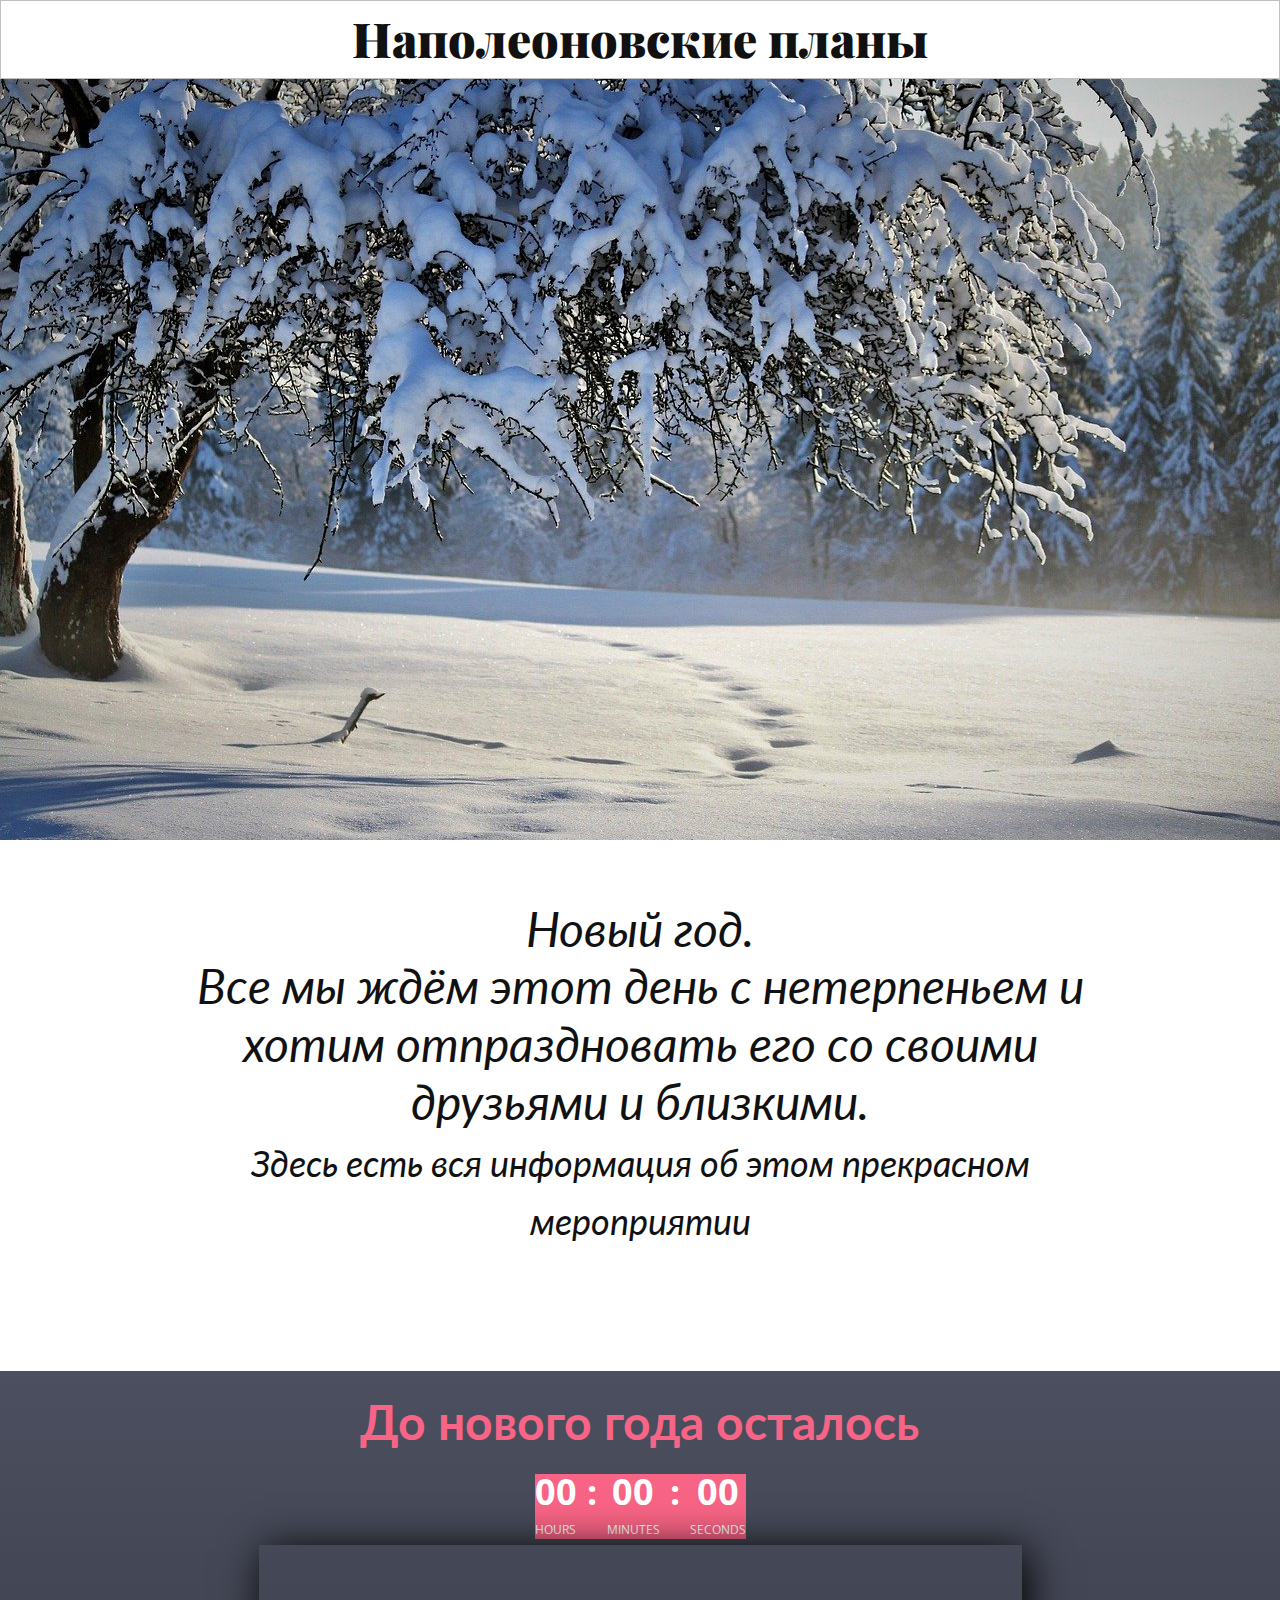
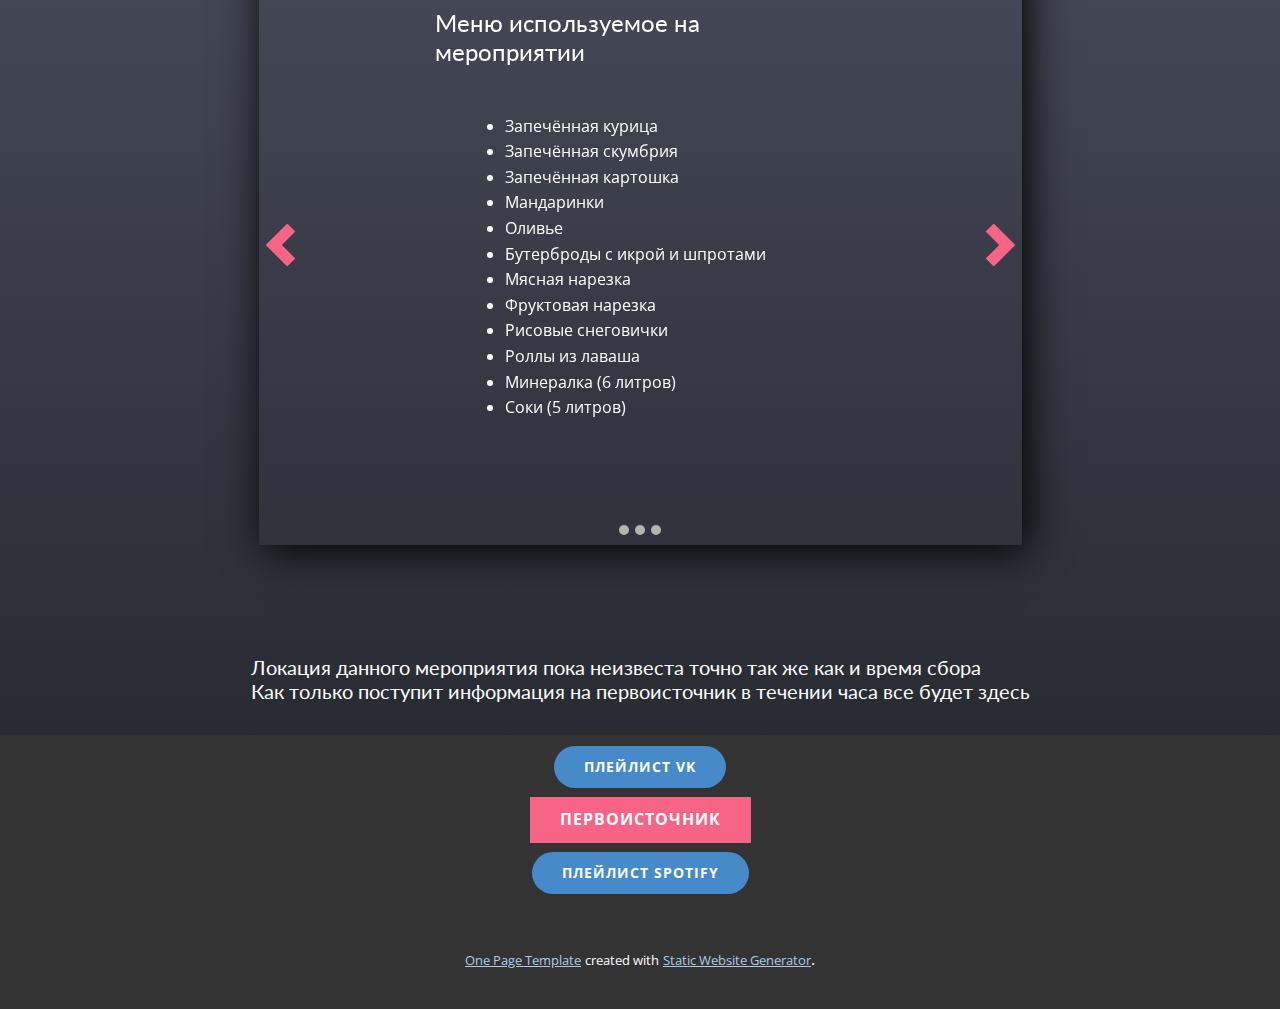
==== Главная.html @ cf48feff "Add files via upload" ====
<!DOCTYPE html>
<html style="font-size: 16px;">
  <head>
    <meta name="viewport" content="width=device-width, initial-scale=1.0">
    <meta charset="utf-8">
    <meta name="keywords" content="Architectural Design, ​Architecture news, ​Architects&amp;apos; studios, ​Award Winning Design Team, modern design, Contact us">
    <meta name="description" content="">
    <meta name="page_type" content="np-template-header-footer-from-plugin">
    <title>Главная</title>
    <link rel="stylesheet" href="nicepage.css" media="screen">
<link rel="stylesheet" href="Главная.css" media="screen">
    <script class="u-script" type="text/javascript" src="jquery.js" defer=""></script>
    <script class="u-script" type="text/javascript" src="nicepage.js" defer=""></script>
    <meta name="generator" content="Nicepage 4.2.6, nicepage.com">
    <link id="u-theme-google-font" rel="stylesheet" href="https://fonts.googleapis.com/css?family=Lato:100,100i,300,300i,400,400i,700,700i,900,900i|Open+Sans:300,300i,400,400i,600,600i,700,700i,800,800i">
    <link id="u-page-google-font" rel="stylesheet" href="https://fonts.googleapis.com/css?family=Lato:100,100i,300,300i,400,400i,700,700i,900,900i|Playfair+Display:400,400i,500,500i,600,600i,700,700i,800,800i,900,900i">
    
    
    
    
    <script type="application/ld+json">{
		"@context": "http://schema.org",
		"@type": "Organization",
		"name": ""
}</script>
    <meta name="theme-color" content="#478ac9">
    <meta property="og:title" content="Главная">
    <meta property="og:type" content="website">
  </head>
  <body class="u-body"><header class="u-align-center-xs u-border-1 u-border-grey-25 u-clearfix u-header u-sticky-aa3a u-header" id="sec-2a97"><div class="u-clearfix u-sheet u-sheet-1">
        <h1 class="u-align-center u-custom-font u-font-playfair-display u-text u-text-1"> Наполеоновские планы</h1>
      </div></header>
    <section class="u-align-center u-clearfix u-image u-section-1" id="carousel_cb7d" data-image-width="1280" data-image-height="853">
      <div class="u-clearfix u-sheet u-sheet-1"></div>
    </section>
    <section class="u-align-center u-clearfix u-section-2" id="carousel_7d28">
      <div class="u-clearfix u-sheet u-sheet-1">
        <h3 class="u-text u-text-1">Новый год.<br>Все мы ждём этот день с нетерпеньем и хотим отпраздновать его со своими друзьями и близкими.<br>
          <span style="font-size: 2.25rem;">Здесь есть вся информация об этом прекрасном мероприятии</span>
        </h3>
      </div>
    </section>
    <section class="u-align-center-sm u-align-center-xs u-clearfix u-gradient u-section-3" id="sec-5330">
      <div class="u-align-left u-clearfix u-sheet u-sheet-1">
        <h1 class="u-text u-text-default u-text-palette-2-light-1 u-text-1">До нового года осталось</h1>
        <div class="u-countdown u-palette-2-light-1 u-countdown-1" data-timer-id="9fc6" data-type="to-date" data-target-date="Fri, 31 Dec 2021 19:00:42 GMT" data-for="everyone" data-direction="down">
          <div class="u-countdown-wrapper u-spacing-20">
            <div class="u-countdown-item u-countdown-years u-hidden u-spacing-10">
              <div class="u-countdown-counter u-countdown-counter-1"><span class="u-countdown-number">0</span><span class="u-countdown-number u-hidden">0</span></div>
              <div class="u-countdown-label u-countdown-label-1">Years</div>
            </div>
            <div class="u-countdown-separator u-hidden u-countdown-separator-1">:</div>
            <div class="u-countdown-days u-countdown-item u-spacing-10">
              <div class="u-countdown-counter u-countdown-counter-2"><span class="u-countdown-number">8</span><span class="u-countdown-number u-hidden">6</span><span class="u-countdown-number u-hidden">0</span></div>
              <div class="u-countdown-label u-countdown-label-2">Days</div>
            </div>
            <div class="u-countdown-separator u-countdown-separator-2">:</div>
            <div class="u-countdown-hours u-countdown-item u-spacing-10">
              <div class="u-countdown-counter u-countdown-counter-3"><span class="u-countdown-number">0</span><span class="u-countdown-number">5</span></div>
              <div class="u-countdown-label u-countdown-label-3">Hours</div>
            </div>
            <div class="u-countdown-separator u-countdown-separator-3">:</div>
            <div class="u-countdown-item u-countdown-minutes u-spacing-10">
              <div class="u-countdown-counter u-countdown-counter-4"><span class="u-countdown-number">1</span><span class="u-countdown-number">9</span></div>
              <div class="u-countdown-label u-countdown-label-4">Minutes</div>
            </div>
            <div class="u-countdown-separator u-countdown-separator-4">:</div>
            <div class="u-countdown-item u-countdown-seconds u-spacing-10">
              <div class="u-countdown-counter u-countdown-counter-5"><span class="u-countdown-number">0</span><span class="u-countdown-number">6</span></div>
              <div class="u-countdown-label u-countdown-label-5">Seconds</div>
            </div>
            <div class="u-countdown-separator u-hidden u-countdown-separator-5">:</div>
            <div class="u-countdown-item u-countdown-numbers u-hidden u-spacing-10">
              <div class="u-countdown-counter u-countdown-counter-6"><span class="u-countdown-number">0</span><span class="u-countdown-number">0</span></div>
              <div class="u-countdown-label u-countdown-label-6">Items</div>
            </div>
          </div>
          <div class="u-countdown-message u-hidden">
            <p>Sorry, the time is up.</p>
          </div>
        </div>
        <div id="carousel-5989" data-interval="1000" data-u-ride="false" class="u-carousel u-expanded-width-sm u-expanded-width-xs u-slider u-slider-1">
          <ol class="u-absolute-hcenter u-carousel-indicators u-carousel-indicators-1">
            <li data-u-target="#carousel-5989" class="u-active u-grey-30 u-shape-circle" data-u-slide-to="0" style="width: 10px; height: 10px;"></li>
            <li data-u-target="#carousel-5989" class="u-grey-30 u-shape-circle" data-u-slide-to="1" style="width: 10px; height: 10px;"></li>
            <li data-u-target="#carousel-5989" class="u-grey-30 u-shape-circle" data-u-slide-to="2" style="width: 10px; height: 10px;"></li>
          </ol>
          <div class="u-carousel-inner" role="listbox">
            <div class="u-active u-align-left u-carousel-item u-container-style u-slide">
              <div class="u-container-layout u-container-layout-1">
                <div class="u-align-left u-container-style u-group u-group-1" data-animation-name="fadeIn" data-animation-duration="1000" data-animation-direction="Left">
                  <div class="u-container-layout">
                    <h4 class="u-text u-text-body-alt-color u-text-2">Меню используемое на мероприятии</h4>
                    <ul class="u-text u-text-body-alt-color u-text-3">
                      <li> Запечённая курица</li>
                      <li>Запечённая скумбрия</li>
                      <li>Запечённая картошка</li>
                      <li>Мандаринки</li>
                      <li>Оливье</li>
                      <li>Бутерброды с икрой и шпротами</li>
                      <li>Мясная нарезка</li>
                      <li>Фруктовая нарезка</li>
                      <li>Рисовые снеговички</li>
                      <li>Роллы из лаваша</li>
                      <li>Минералка (6 литров)<br>
                      </li>
                      <li>Соки (5 литров)</li>
                    </ul>
                  </div>
                </div>
              </div>
            </div>
            <div class="u-align-left u-carousel-item u-container-style u-slide">
              <div class="u-container-layout u-container-layout-3">
                <div class="u-container-style u-group u-group-2" data-animation-name="fadeIn" data-animation-duration="1000" data-animation-direction="Left">
                  <div class="u-container-layout">
                    <h4 class="u-align-center u-text u-text-body-alt-color u-text-4">Список алкоголя</h4>
                    <ul class="u-align-left u-text u-text-body-alt-color u-text-5">
                      <li>Список пока что пуст, как только будете известен всё добавится</li>
                    </ul>
                  </div>
                </div>
              </div>
            </div>
            <div class="u-align-left u-carousel-item u-container-style u-slide">
              <div class="u-container-layout u-container-layout-5">
                <div class="u-container-style u-group u-group-3" data-animation-name="fadeIn" data-animation-duration="1000" data-animation-direction="Left">
                  <div class="u-container-layout">
                    <h4 class="u-align-center u-text u-text-body-alt-color u-text-6">Список участников</h4>
                    <ul class="u-align-left u-text u-text-body-alt-color u-text-7">
                      <li>Кирилл Окунцов</li>
                      <li>Илья Ахметшин<br>
                      </li>
                      <li>Андрей Быков<br>
                      </li>
                      <li>Данил Спичко</li>
                      <li>Иван Еремеев</li>
                      <li>Владислав Трофимов</li>
                      <li>Яна Файзрахманова<br>Так же под вопрососм следующие:<br>
                      </li>
                      <li>Анастасия Головатая</li>
                      <li>Максим Низаметдинов<br>
                      </li>
                      <li>Михаил Марков</li>
                      <li>Дмитрий Ларионов</li>
                      <li>Диана Щупова</li>
                      <li>Константин Ковин</li>
                      <li>Елизавета Марцинкевич</li>
                      <li>Артём Сафин</li>
                    </ul>
                  </div>
                </div>
              </div>
            </div>
          </div>
          <a class="u-absolute-vcenter u-carousel-control u-carousel-control-prev u-hidden-xs u-icon-rectangle u-text-palette-2-light-1 u-carousel-control-1" href="#carousel-5989" role="button" data-u-slide="prev">
            <span aria-hidden="true">
              <svg viewBox="0 0 8 8"><path d="M5.25 0l-4 4 4 4 1.5-1.5-2.5-2.5 2.5-2.5-1.5-1.5z"></path></svg>
            </span>
            <span class="sr-only">
              <svg viewBox="0 0 8 8"><path d="M5.25 0l-4 4 4 4 1.5-1.5-2.5-2.5 2.5-2.5-1.5-1.5z"></path></svg>
            </span>
          </a>
          <a class="u-absolute-vcenter u-carousel-control u-carousel-control-next u-hidden-xs u-icon-rectangle u-text-palette-2-light-1 u-carousel-control-2" href="#carousel-5989" role="button" data-u-slide="next">
            <span aria-hidden="true">
              <svg viewBox="0 0 8 8"><path d="M2.75 0l-1.5 1.5 2.5 2.5-2.5 2.5 1.5 1.5 4-4-4-4z"></path></svg>
            </span>
            <span class="sr-only">
              <svg viewBox="0 0 8 8"><path d="M2.75 0l-1.5 1.5 2.5 2.5-2.5 2.5 1.5 1.5 4-4-4-4z"></path></svg>
            </span>
          </a>
        </div>
        <h5 class="u-text u-text-body-alt-color u-text-default u-text-8">Локация данного мероприятия пока неизвеста точно так же как и время сбора<br>Как только поступит информация на первоисточник в течении часа все будет здесь
        </h5>
      </div>
    </section>
    
    
    <footer class="u-align-center u-clearfix u-footer u-grey-80 u-footer" id="sec-ad58"><div class="u-align-left u-clearfix u-sheet u-sheet-1">
        <a href="https://vk.com/music/playlist/487341811_3_d039fe3b3212a492a0" class="u-btn u-btn-round u-button-style u-hover-palette-1-light-1 u-palette-1-base u-radius-50 u-btn-1">Плейлист vk</a>
        <a href="https://vk.com/@shizukana_puru-napoleonovskie-plany-po-sozdaniu-ng" class="u-border-none u-btn u-button-style u-hover-palette-1-dark-1 u-palette-2-light-1 u-btn-2">Первоисточник</a>
        <a href="https://open.spotify.com/playlist/2fh6P7r7EW5h5QjIObjmvX?si=IrcjV1bmTA6cJXzKRP1nYA&amp;utm_source=copy-link" class="u-btn u-btn-round u-button-style u-hover-palette-1-light-1 u-palette-1-base u-radius-50 u-btn-3">Плейлист spotify</a>
      </div></footer>
    <section class="u-backlink u-clearfix u-grey-80">
      <a class="u-link" href="https://nicepage.com/one-page-template" target="_blank">
        <span>One Page Template</span>
      </a>
      <p class="u-text">
        <span>created with</span>
      </p>
      <a class="u-link" href="https://nicepage.com/static-site-generator" target="_blank">
        <span>Static Website Generator</span>
      </a>. 
    </section>
  </body>
</html>
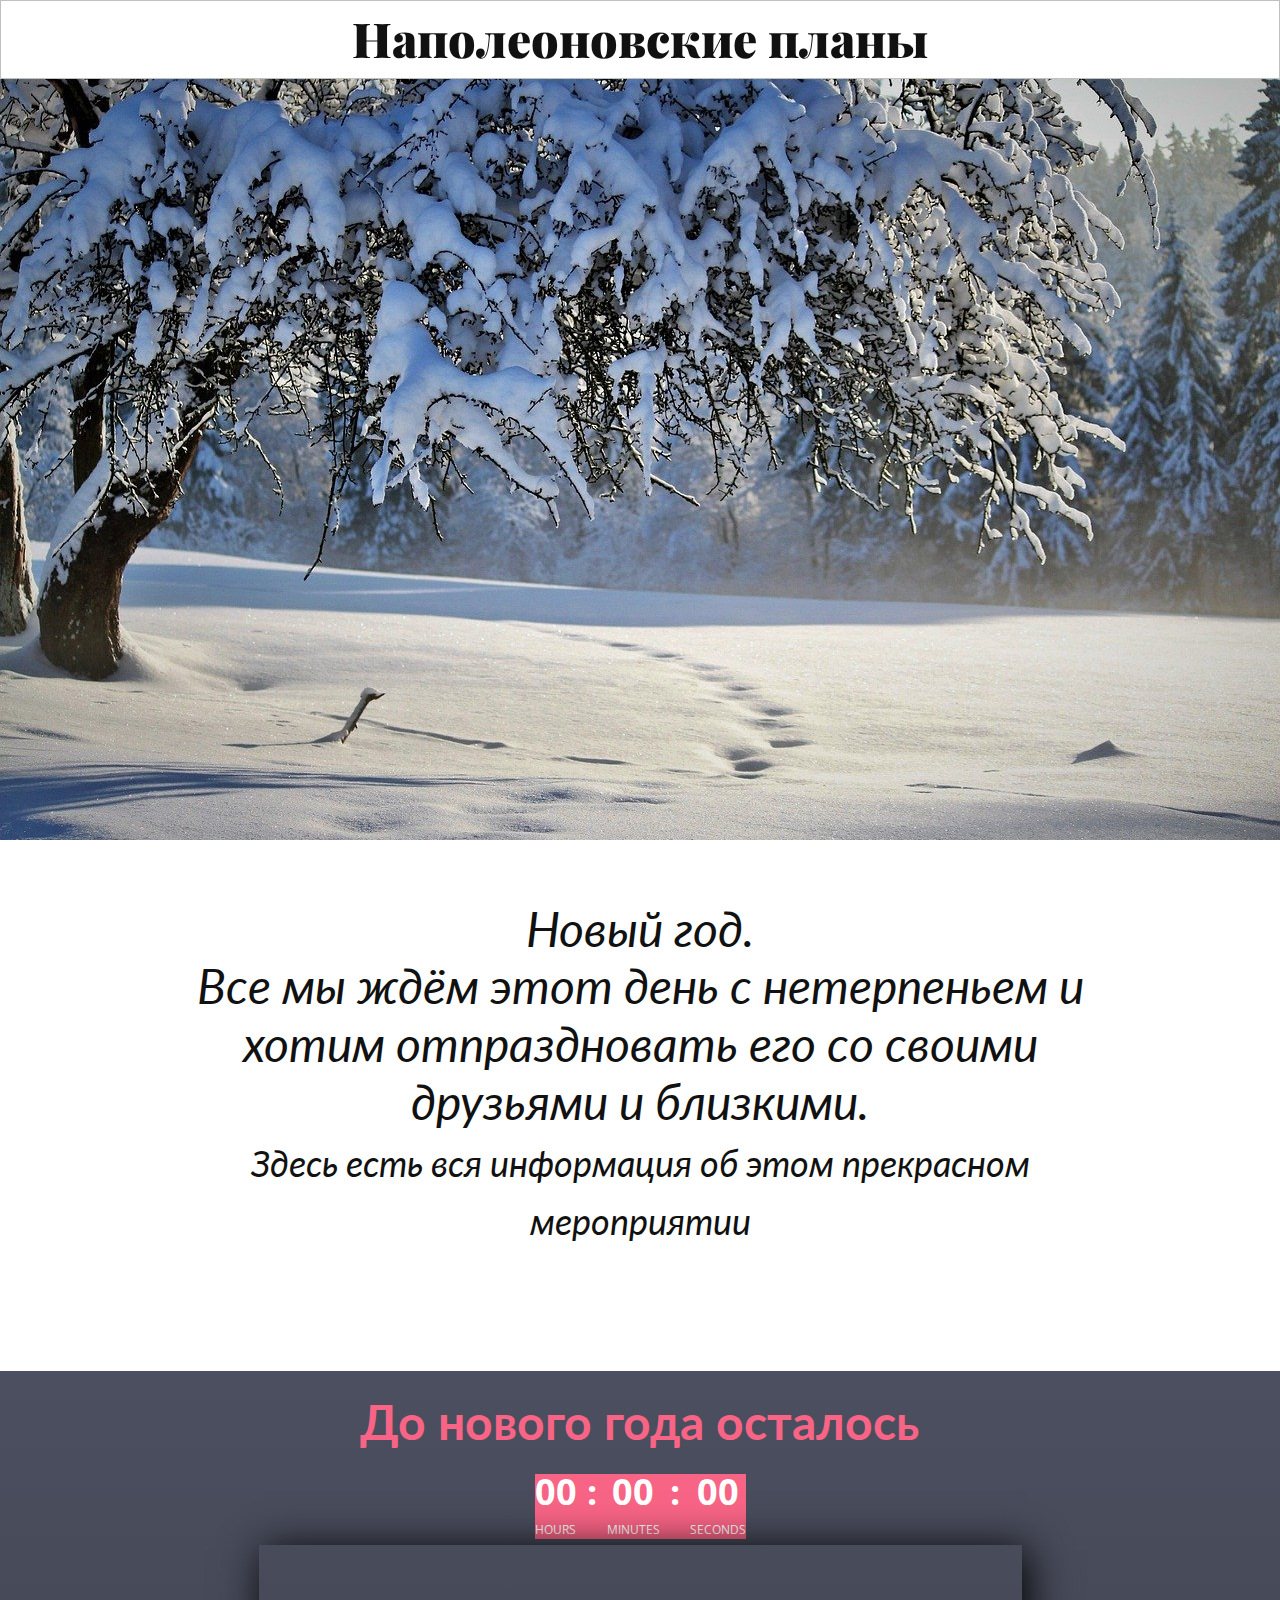
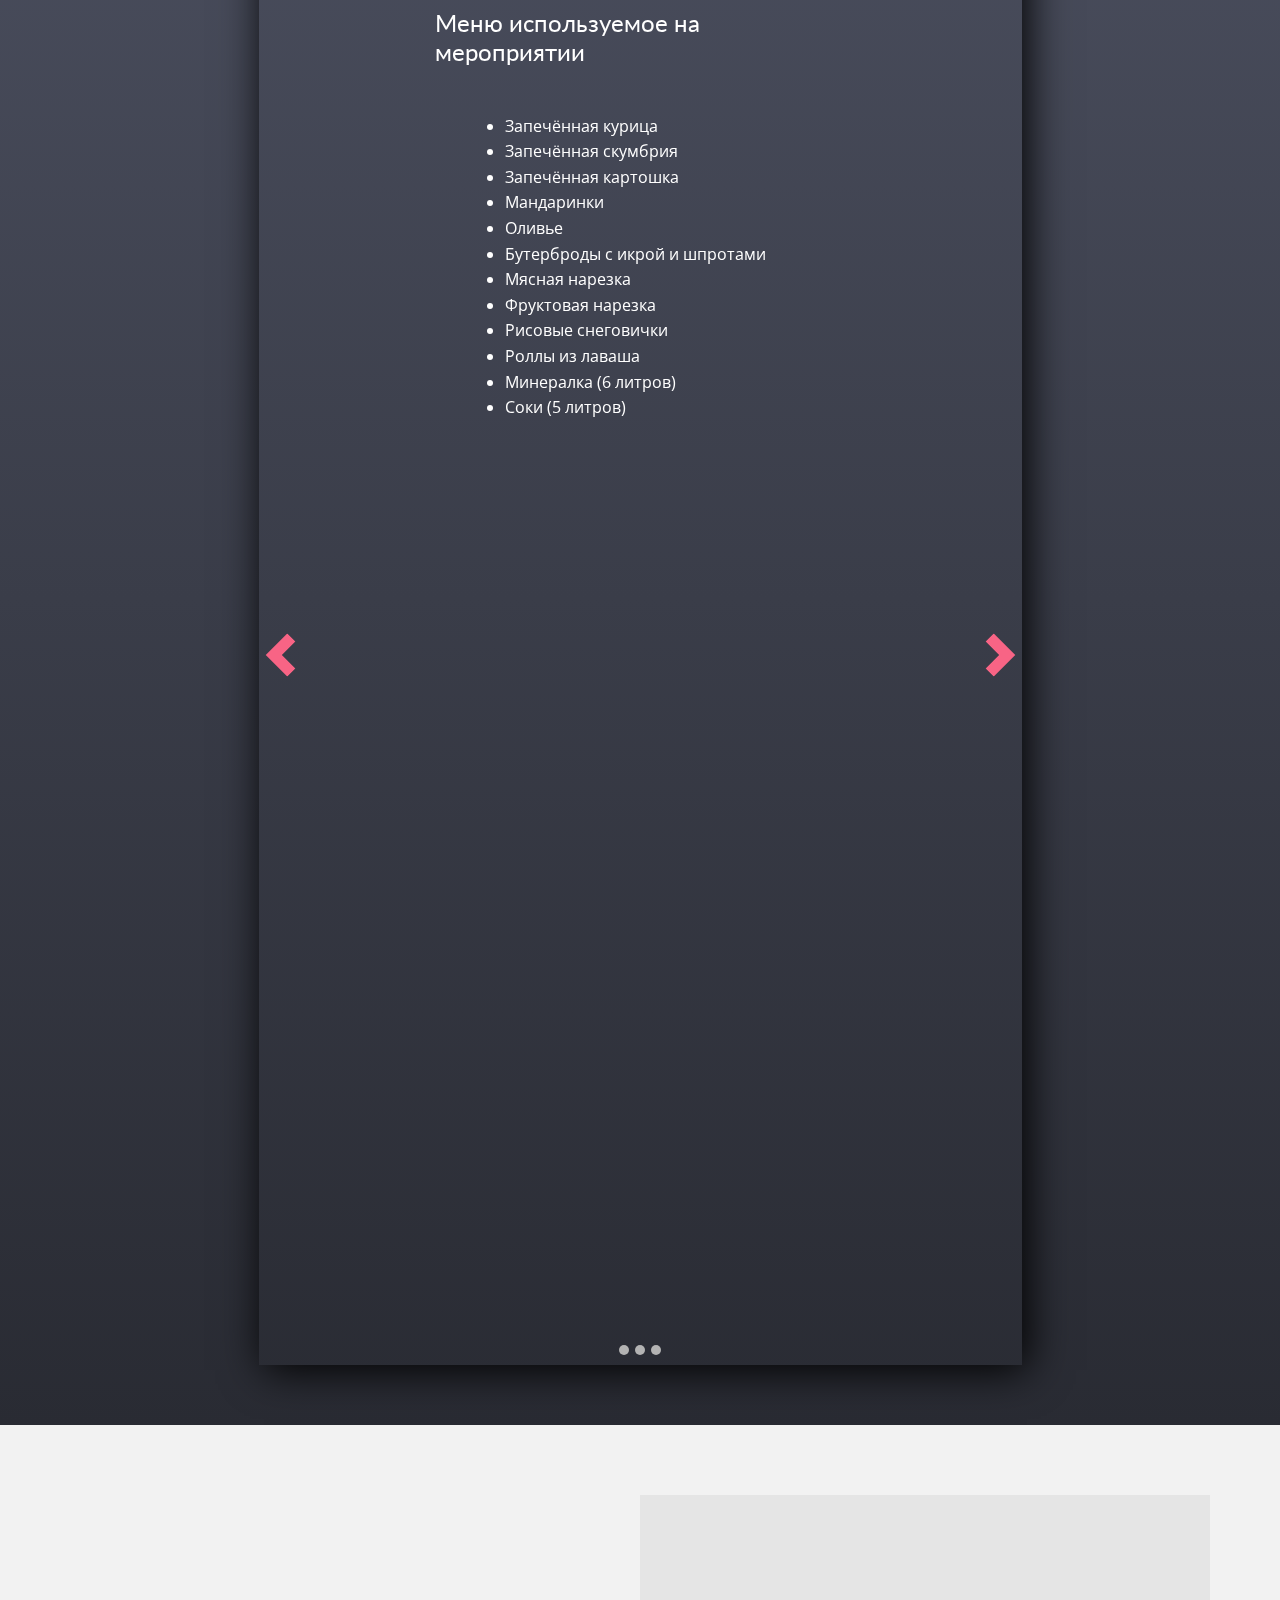
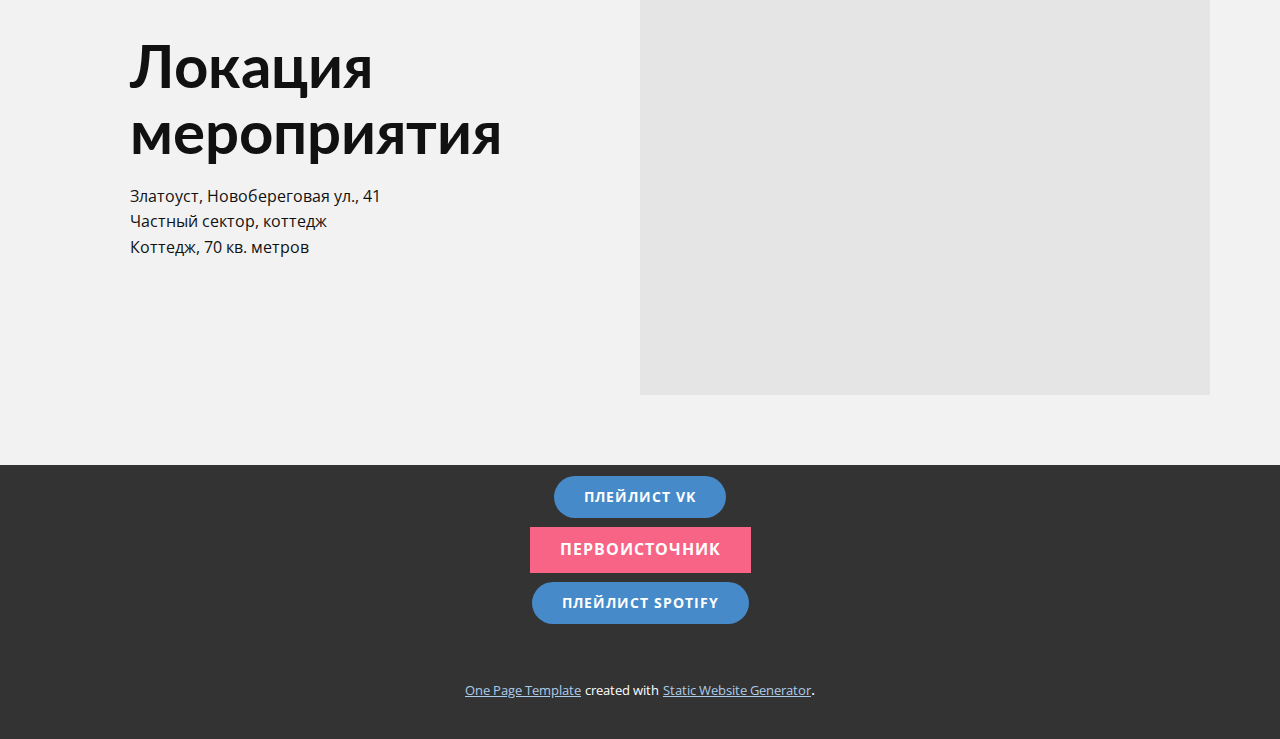
==== commit d75b6de3: "Add files via upload" ====
--- a/Главная.html
+++ b/Главная.html
@@ -13,7 +13,8 @@
     <script class="u-script" type="text/javascript" src="nicepage.js" defer=""></script>
     <meta name="generator" content="Nicepage 4.2.6, nicepage.com">
     <link id="u-theme-google-font" rel="stylesheet" href="https://fonts.googleapis.com/css?family=Lato:100,100i,300,300i,400,400i,700,700i,900,900i|Open+Sans:300,300i,400,400i,600,600i,700,700i,800,800i">
-    <link id="u-page-google-font" rel="stylesheet" href="https://fonts.googleapis.com/css?family=Lato:100,100i,300,300i,400,400i,700,700i,900,900i|Playfair+Display:400,400i,500,500i,600,600i,700,700i,800,800i,900,900i">
+    <link id="u-page-google-font" rel="stylesheet" href="https://fonts.googleapis.com/css?family=Lato:100,100i,300,300i,400,400i,700,700i,900,900i|Lato:100,100i,300,300i,400,400i,700,700i,900,900i|Playfair+Display:400,400i,500,500i,600,600i,700,700i,800,800i,900,900i">
+    
     
     
     
@@ -27,7 +28,7 @@
     <meta property="og:title" content="Главная">
     <meta property="og:type" content="website">
   </head>
-  <body class="u-body"><header class="u-align-center-xs u-border-1 u-border-grey-25 u-clearfix u-header u-sticky-aa3a u-header" id="sec-2a97"><div class="u-clearfix u-sheet u-sheet-1">
+  <body class="u-body"><header class="u-align-center-xs u-border-1 u-border-grey-25 u-clearfix u-header u-sticky u-header" id="sec-2a97"><div class="u-clearfix u-sheet u-sheet-1">
         <h1 class="u-align-center u-custom-font u-font-playfair-display u-text u-text-1"> Наполеоновские планы</h1>
       </div></header>
     <section class="u-align-center u-clearfix u-image u-section-1" id="carousel_cb7d" data-image-width="1280" data-image-height="853">
@@ -43,7 +44,7 @@
     <section class="u-align-center-sm u-align-center-xs u-clearfix u-gradient u-section-3" id="sec-5330">
       <div class="u-align-left u-clearfix u-sheet u-sheet-1">
         <h1 class="u-text u-text-default u-text-palette-2-light-1 u-text-1">До нового года осталось</h1>
-        <div class="u-countdown u-palette-2-light-1 u-countdown-1" data-timer-id="9fc6" data-type="to-date" data-target-date="Fri, 31 Dec 2021 19:00:42 GMT" data-for="everyone" data-direction="down">
+        <div class="u-countdown u-palette-2-light-1 u-countdown-1" data-timer-id="9fc6" data-type="to-date" data-target-date="Fri, 31 Dec 2021 19:00:42 GMT" data-for="everyone" data-direction="down" data-time-left="750m" data-target-number="100" data-start-time="Sun Dec 26 2021 13:24:25 GMT+0500 (RTZ 4 (зима))" data-frequency="1s">
           <div class="u-countdown-wrapper u-spacing-20">
             <div class="u-countdown-item u-countdown-years u-hidden u-spacing-10">
               <div class="u-countdown-counter u-countdown-counter-1"><span class="u-countdown-number">0</span><span class="u-countdown-number u-hidden">0</span></div>
@@ -116,13 +117,17 @@
                   <div class="u-container-layout">
                     <h4 class="u-align-center u-text u-text-body-alt-color u-text-4">Список алкоголя</h4>
                     <ul class="u-align-left u-text u-text-body-alt-color u-text-5">
-                      <li>Список пока что пуст, как только будете известен всё добавится</li>
+                      <li>Пустота...</li>
+                      <li>Вообще нихера...</li>
+                      <li>Безалкогольный новый год...<br>
+                      </li>
+                      <li>Трезвенники получается...</li>
                     </ul>
                   </div>
                 </div>
               </div>
             </div>
-            <div class="u-align-left u-carousel-item u-container-style u-slide">
+            <div class="u-align-left u-carousel-item u-container-style u-slide u-carousel-item-3">
               <div class="u-container-layout u-container-layout-5">
                 <div class="u-container-style u-group u-group-3" data-animation-name="fadeIn" data-animation-duration="1000" data-animation-direction="Left">
                   <div class="u-container-layout">
@@ -135,18 +140,17 @@
                       </li>
                       <li>Данил Спичко</li>
                       <li>Иван Еремеев</li>
+                      <li>Диана Щупова<br>
+                      </li>
                       <li>Владислав Трофимов</li>
-                      <li>Яна Файзрахманова<br>Так же под вопрососм следующие:<br>
+                      <li>Яна Файзрахманова</li>
+                      <li>Елизавета Марцинкевич</li>
+                      <li>Артём Сафин</li>
+                      <li>Максим Низаметдинов<br>Так же под вопрососм следующие:<br>
                       </li>
                       <li>Анастасия Головатая</li>
-                      <li>Максим Низаметдинов<br>
-                      </li>
                       <li>Михаил Марков</li>
                       <li>Дмитрий Ларионов</li>
-                      <li>Диана Щупова</li>
-                      <li>Константин Ковин</li>
-                      <li>Елизавета Марцинкевич</li>
-                      <li>Артём Сафин</li>
                     </ul>
                   </div>
                 </div>
@@ -170,8 +174,33 @@
             </span>
           </a>
         </div>
-        <h5 class="u-text u-text-body-alt-color u-text-default u-text-8">Локация данного мероприятия пока неизвеста точно так же как и время сбора<br>Как только поступит информация на первоисточник в течении часа все будет здесь
-        </h5>
+      </div>
+    </section>
+    <section class="u-clearfix u-grey-5 u-section-4" id="sec-a70e">
+      <div class="u-clearfix u-sheet u-sheet-1">
+        <div class="u-clearfix u-expanded-width u-layout-wrap u-layout-wrap-1">
+          <div class="u-layout">
+            <div class="u-layout-row">
+              <div class="u-align-left u-container-style u-layout-cell u-left-cell u-size-30 u-layout-cell-1">
+                <div class="u-container-layout u-container-layout-1">
+                  <h2 class="u-text u-text-1">Локация мероприятия</h2>
+                  <p class="u-text u-text-2"> Златоуст, Новобереговая ул., 41</p>
+                  <p class="u-text u-text-3">Частный сектор, коттедж</p>
+                  <p class="u-text u-text-4">Коттедж, 70 кв. метров</p>
+                </div>
+              </div>
+              <div class="u-container-style u-layout-cell u-right-cell u-size-30 u-layout-cell-2">
+                <div class="u-container-layout u-container-layout-2">
+                  <div class="u-expanded u-grey-10 u-map">
+                    <div class="embed-responsive">
+                      <iframe class="embed-responsive-item" src="//maps.google.com/maps?output=embed&amp;q=%D0%A7%D0%B5%D0%BB%D1%8F%D0%B1%D0%B8%D0%BD%D1%81%D0%BA%D0%B0%D1%8F%20%D0%BE%D0%B1%D0%BB%D0%B0%D1%81%D1%82%D1%8C%2C%20%D0%97%D0%BB%D0%B0%D1%82%D0%BE%D1%83%D1%81%D1%82%D0%BE%D0%B2%D1%81%D0%BA%D0%B8%D0%B9%20%D0%B3.%D0%BE.%2C%20%D0%97%D0%BB%D0%B0%D1%82%D0%BE%D1%83%D1%81%D1%82%2C%20%D0%9D%D0%BE%D0%B2%D0%BE%D0%B1%D0%B5%D1%80%D0%B5%D0%B3%D0%BE%D0%B2%D0%B0%D1%8F%20%D1%83%D0%BB.%2C%2041&amp;t=m" data-map="[base64]"></iframe>
+                    </div>
+                  </div>
+                </div>
+              </div>
+            </div>
+          </div>
+        </div>
       </div>
     </section>
     
--- a/Главная.css
+++ b/Главная.css
@@ -73,7 +73,7 @@
 }
 
 .u-section-3 .u-sheet-1 {
-  min-height: 963px;
+  min-height: 1653px;
 }
 
 .u-section-3 .u-text-1 {
@@ -183,11 +183,11 @@
 }
 
 .u-section-3 .u-slider-1 {
-  min-height: 600px;
+  min-height: 1420px;
   width: 763px;
+  box-shadow: 5px 5px 40px 0 rgba(0,0,0,1);
   height: auto;
-  box-shadow: 5px 5px 40px 0 rgba(0,0,0,1);
-  margin: 6px auto 0;
+  margin: 6px auto 60px;
 }
 
 .u-section-3 .u-carousel-indicators-1 {
@@ -205,7 +205,6 @@
 .u-section-3 .u-group-1 {
   width: 411px;
   min-height: 374px;
-  height: auto;
   background-image: none;
   margin: 34px auto 0;
 }
@@ -228,7 +227,6 @@
 .u-section-3 .u-group-2 {
   width: 411px;
   min-height: 374px;
-  height: auto;
   background-image: none;
   margin: 34px auto 0;
 }
@@ -243,6 +241,10 @@
   text-align: left;
   width: 312px;
   margin: 47px auto 0;
+}
+
+.u-section-3 .u-carousel-item-3 {
+  margin-bottom: 848px;
 }
 
 .u-section-3 .u-container-layout-5 {
@@ -252,7 +254,6 @@
 .u-section-3 .u-group-3 {
   width: 411px;
   min-height: 374px;
-  height: auto;
   background-image: none;
   margin: 34px auto 0;
 }
@@ -282,24 +283,6 @@
   right: 0;
 }
 
-.u-section-3 .u-text-8 {
-  margin: 110px auto 32px;
-}
-
-@media (max-width: 1199px) {
-  .u-section-3 .u-group-1 {
-    height: auto;
-  }
-
-  .u-section-3 .u-group-2 {
-    height: auto;
-  }
-
-  .u-section-3 .u-group-3 {
-    height: auto;
-  }
-}
-
 @media (max-width: 991px) {
   .u-section-3 .u-text-1 {
     margin-left: 222px;
@@ -368,4 +351,85 @@
   .u-section-3 .u-group-3 {
     width: 320px;
   }
+} .u-section-4 {
+  background-image: none;
+}
+
+.u-section-4 .u-sheet-1 {
+  min-height: 640px;
+}
+
+.u-section-4 .u-layout-wrap-1 {
+  margin-top: 70px;
+  margin-bottom: 70px;
+}
+
+.u-section-4 .u-layout-cell-1 {
+  min-height: 500px;
+}
+
+.u-section-4 .u-container-layout-1 {
+  padding: 30px 60px;
+}
+
+.u-section-4 .u-text-1 {
+  margin: 107px 0 0;
+}
+
+.u-section-4 .u-text-2 {
+  margin: 20px 0 0;
+}
+
+.u-section-4 .u-text-3 {
+  margin: 0;
+}
+
+.u-section-4 .u-text-4 {
+  margin: 0;
+}
+
+.u-section-4 .u-layout-cell-2 {
+  min-height: 500px;
+}
+
+.u-section-4 .u-container-layout-2 {
+  padding: 20px;
+}
+
+@media (max-width: 1199px) {
+  .u-section-4 .u-sheet-1 {
+    min-height: 500px;
+  }
+}
+
+@media (max-width: 991px) {
+  .u-section-4 .u-container-layout-1 {
+    padding-left: 30px;
+    padding-right: 30px;
+  }
+
+  .u-section-4 .u-container-layout-2 {
+    padding-left: 30px;
+    padding-right: 30px;
+  }
+}
+
+@media (max-width: 767px) {
+  .u-section-4 .u-sheet-1 {
+    min-height: 400px;
+  }
+
+  .u-section-4 .u-layout-cell-1 {
+    min-height: auto;
+  }
+
+  .u-section-4 .u-container-layout-1 {
+    padding-left: 10px;
+    padding-right: 10px;
+  }
+
+  .u-section-4 .u-container-layout-2 {
+    padding-left: 10px;
+    padding-right: 10px;
+  }
 }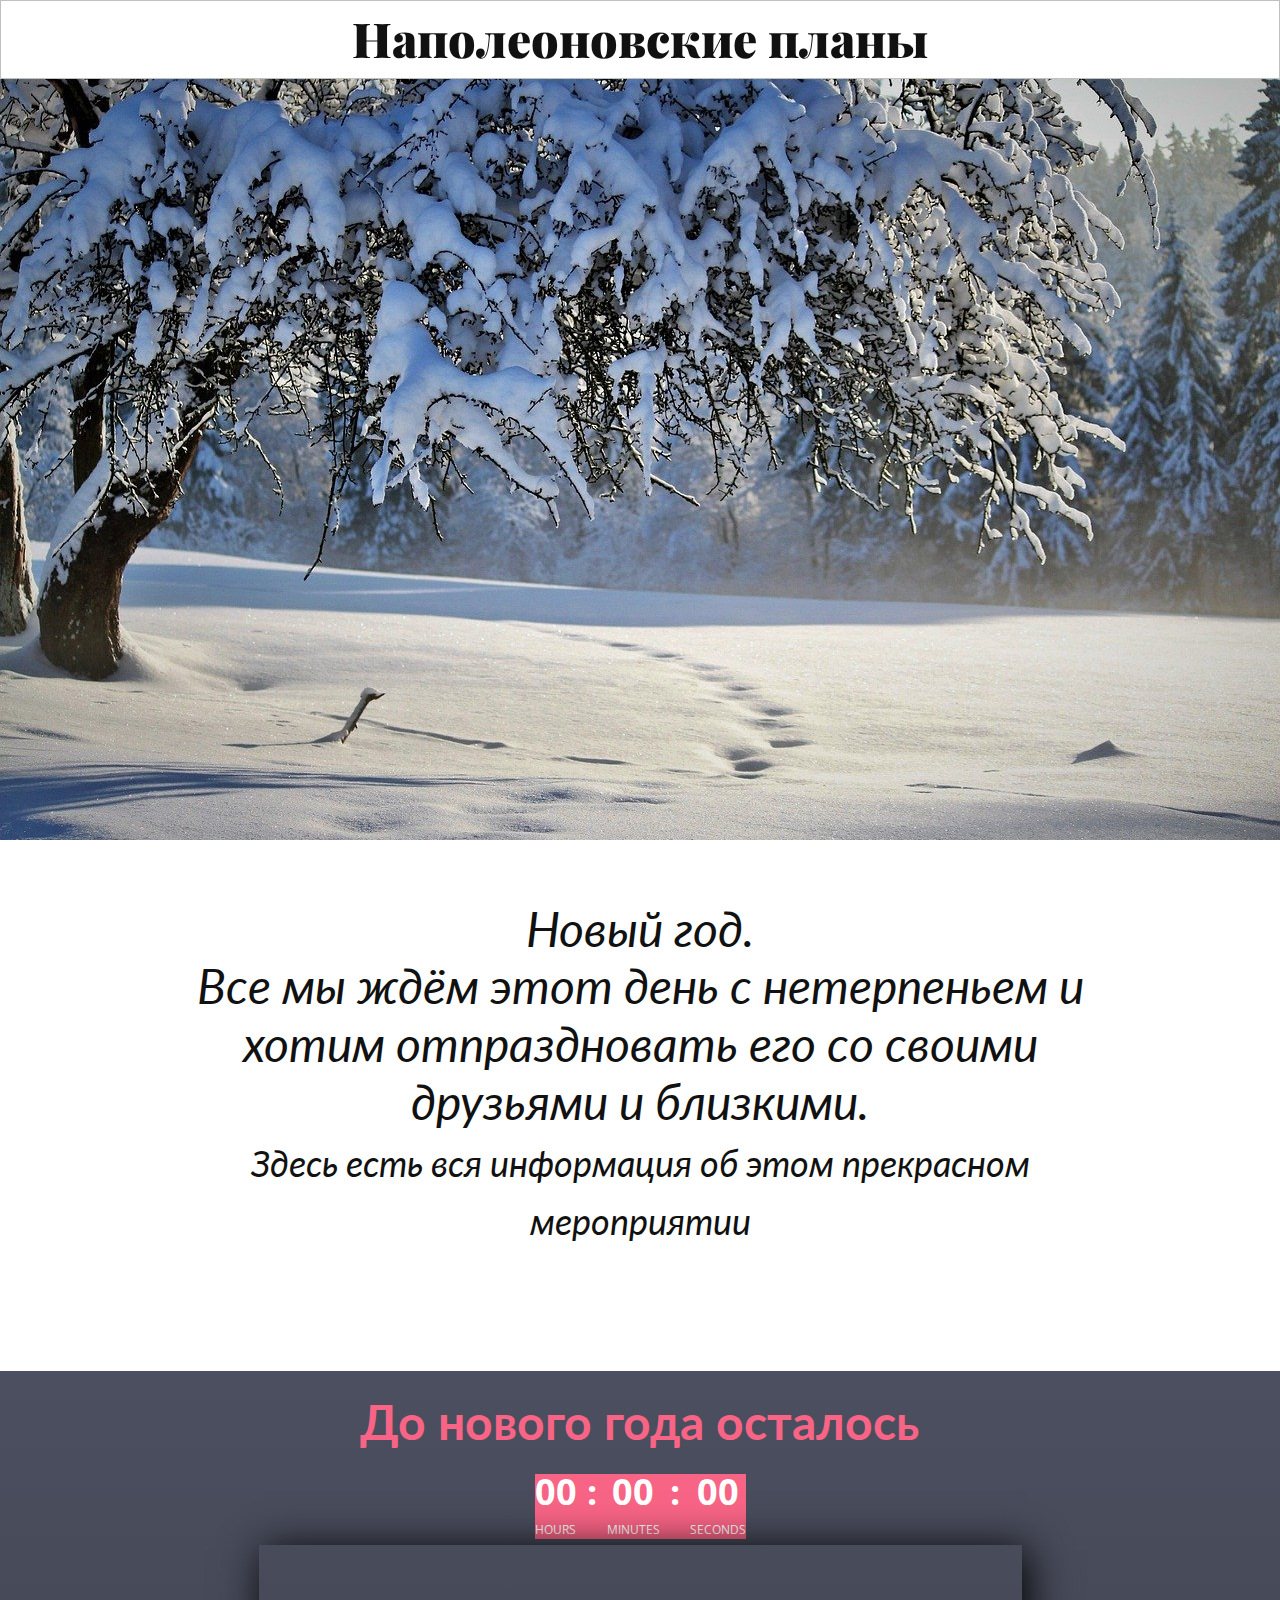
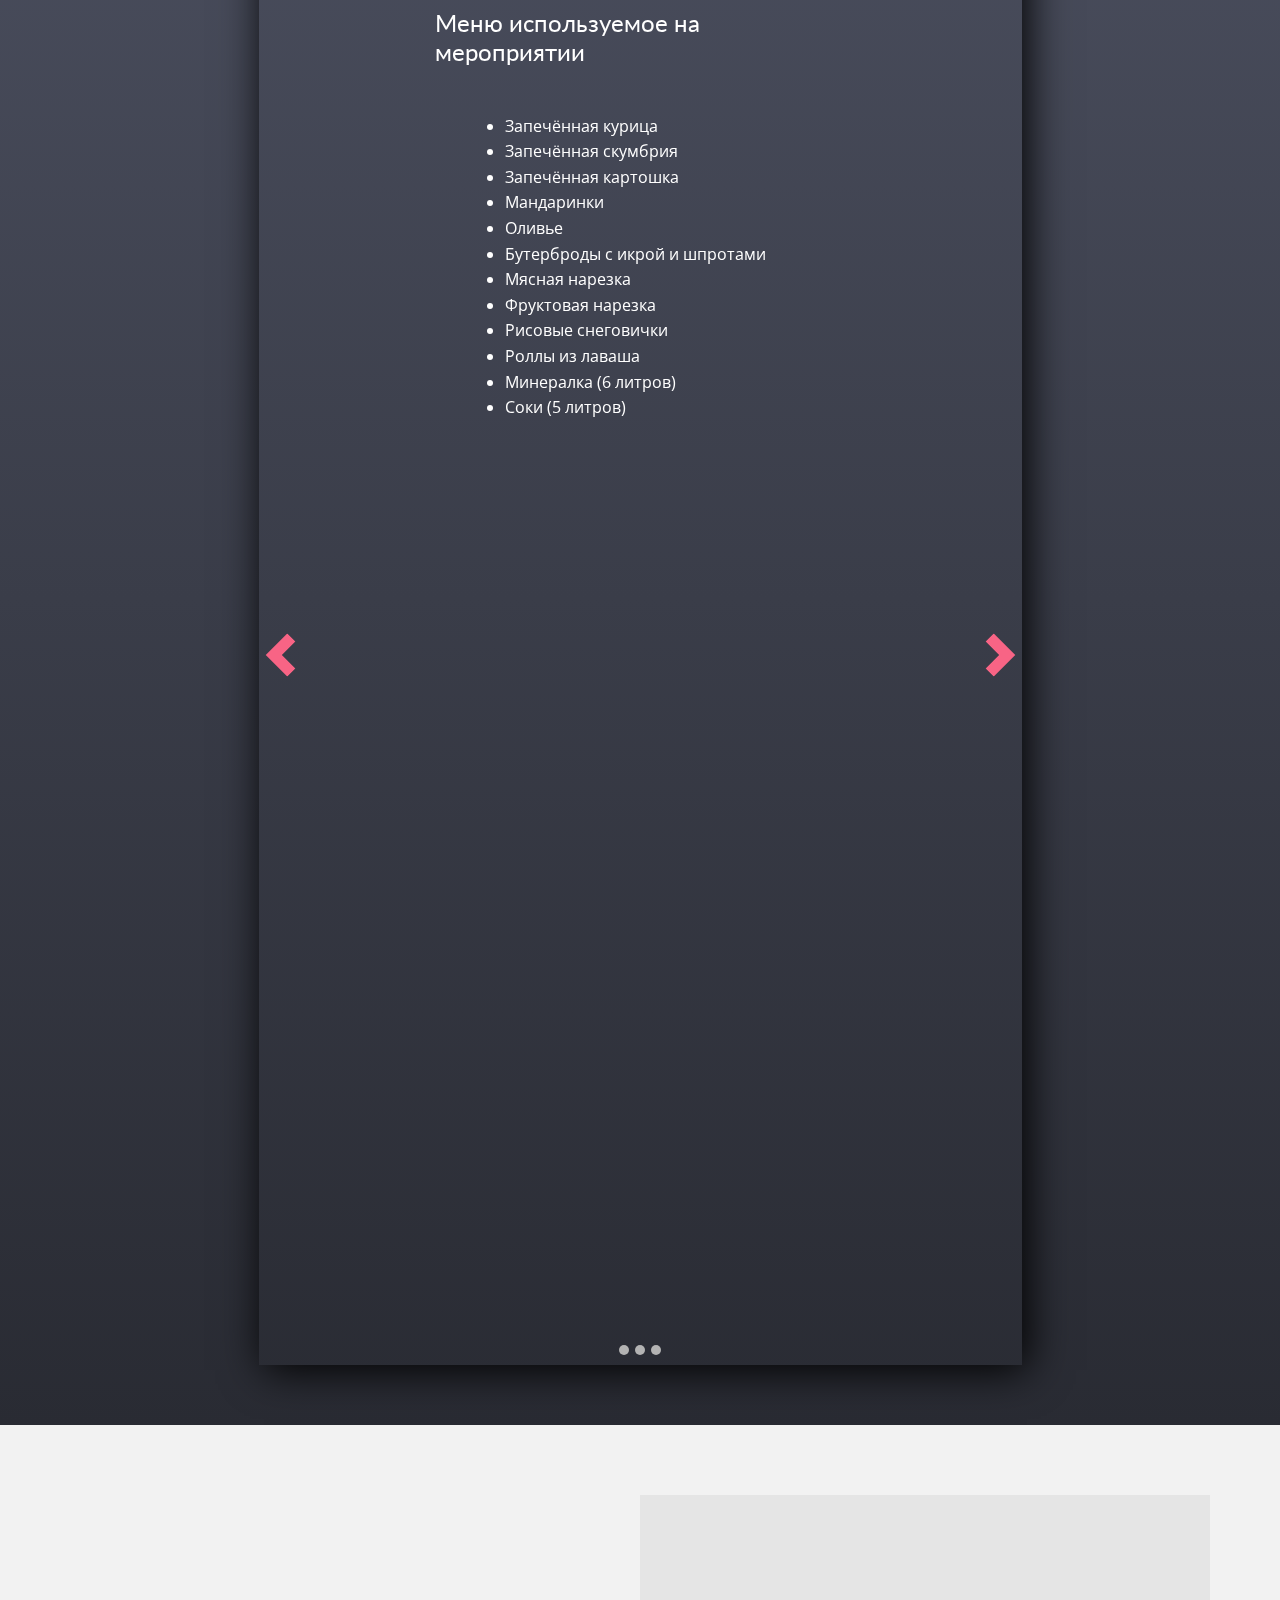
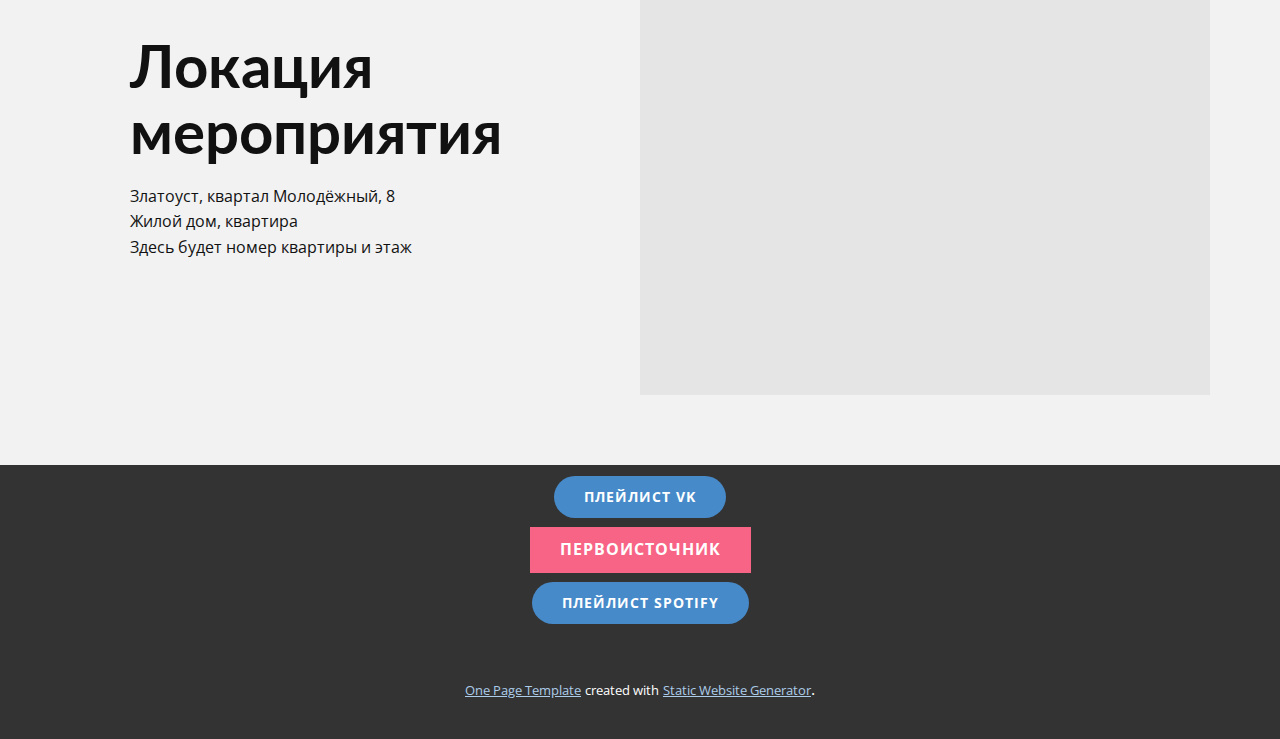
==== commit 5e2c25dc: "Add files via upload" ====
--- a/Главная.html
+++ b/Главная.html
@@ -184,16 +184,16 @@
               <div class="u-align-left u-container-style u-layout-cell u-left-cell u-size-30 u-layout-cell-1">
                 <div class="u-container-layout u-container-layout-1">
                   <h2 class="u-text u-text-1">Локация мероприятия</h2>
-                  <p class="u-text u-text-2"> Златоуст, Новобереговая ул., 41</p>
-                  <p class="u-text u-text-3">Частный сектор, коттедж</p>
-                  <p class="u-text u-text-4">Коттедж, 70 кв. метров</p>
+                  <p class="u-text u-text-2">Златоуст, квартал Молодёжный, 8</p>
+                  <p class="u-text u-text-3">Жилой дом, квартира</p>
+                  <p class="u-text u-text-4">Здесь будет номер квартиры и этаж</p>
                 </div>
               </div>
               <div class="u-container-style u-layout-cell u-right-cell u-size-30 u-layout-cell-2">
                 <div class="u-container-layout u-container-layout-2">
                   <div class="u-expanded u-grey-10 u-map">
                     <div class="embed-responsive">
-                      <iframe class="embed-responsive-item" src="//maps.google.com/maps?output=embed&amp;q=%D0%A7%D0%B5%D0%BB%D1%8F%D0%B1%D0%B8%D0%BD%D1%81%D0%BA%D0%B0%D1%8F%20%D0%BE%D0%B1%D0%BB%D0%B0%D1%81%D1%82%D1%8C%2C%20%D0%97%D0%BB%D0%B0%D1%82%D0%BE%D1%83%D1%81%D1%82%D0%BE%D0%B2%D1%81%D0%BA%D0%B8%D0%B9%20%D0%B3.%D0%BE.%2C%20%D0%97%D0%BB%D0%B0%D1%82%D0%BE%D1%83%D1%81%D1%82%2C%20%D0%9D%D0%BE%D0%B2%D0%BE%D0%B1%D0%B5%D1%80%D0%B5%D0%B3%D0%BE%D0%B2%D0%B0%D1%8F%20%D1%83%D0%BB.%2C%2041&amp;t=m" data-map="[base64]"></iframe>
+                      <iframe class="embed-responsive-item" src="//maps.google.com/maps?output=embed&amp;q=%D0%A7%D0%B5%D0%BB%D1%8F%D0%B1%D0%B8%D0%BD%D1%81%D0%BA%D0%B0%D1%8F%20%D0%BE%D0%B1%D0%BB%D0%B0%D1%81%D1%82%D1%8C%2C%20%D0%97%D0%BB%D0%B0%D1%82%D0%BE%D1%83%D1%81%D1%82%D0%BE%D0%B2%D1%81%D0%BA%D0%B8%D0%B9%20%D0%B3.%D0%BE.%2C%20%D0%97%D0%BB%D0%B0%D1%82%D0%BE%D1%83%D1%81%D1%82%2C%20%D0%BA%D0%B2%D0%B0%D1%80%D1%82%D0%B0%D0%BB%20%D0%9C%D0%BE%D0%BB%D0%BE%D0%B4%D1%91%D0%B6%D0%BD%D1%8B%D0%B9%2C%208&amp;t=m" data-map="[base64]"></iframe>
                     </div>
                   </div>
                 </div>
@@ -208,7 +208,7 @@
     <footer class="u-align-center u-clearfix u-footer u-grey-80 u-footer" id="sec-ad58"><div class="u-align-left u-clearfix u-sheet u-sheet-1">
         <a href="https://vk.com/music/playlist/487341811_3_d039fe3b3212a492a0" class="u-btn u-btn-round u-button-style u-hover-palette-1-light-1 u-palette-1-base u-radius-50 u-btn-1">Плейлист vk</a>
         <a href="https://vk.com/@shizukana_puru-napoleonovskie-plany-po-sozdaniu-ng" class="u-border-none u-btn u-button-style u-hover-palette-1-dark-1 u-palette-2-light-1 u-btn-2">Первоисточник</a>
-        <a href="https://open.spotify.com/playlist/2fh6P7r7EW5h5QjIObjmvX?si=IrcjV1bmTA6cJXzKRP1nYA&amp;utm_source=copy-link" class="u-btn u-btn-round u-button-style u-hover-palette-1-light-1 u-palette-1-base u-radius-50 u-btn-3">Плейлист spotify</a>
+        <a href="https://open.spotify.com/playlist/1Kcly82iFdFY9kijhoBAkv?si=FQBQxeiuS6OI5tnqZrXj4w&amp;utm_source=copy-link" class="u-btn u-btn-round u-button-style u-hover-palette-1-light-1 u-palette-1-base u-radius-50 u-btn-3">Плейлист spotify</a>
       </div></footer>
     <section class="u-backlink u-clearfix u-grey-80">
       <a class="u-link" href="https://nicepage.com/one-page-template" target="_blank">
--- a/Главная.css
+++ b/Главная.css
@@ -186,7 +186,6 @@
   min-height: 1420px;
   width: 763px;
   box-shadow: 5px 5px 40px 0 rgba(0,0,0,1);
-  height: auto;
   margin: 6px auto 60px;
 }
 
@@ -283,6 +282,12 @@
   right: 0;
 }
 
+@media (max-width: 1199px) {
+  .u-section-3 .u-slider-1 {
+    height: auto;
+  }
+}
+
 @media (max-width: 991px) {
   .u-section-3 .u-text-1 {
     margin-left: 222px;
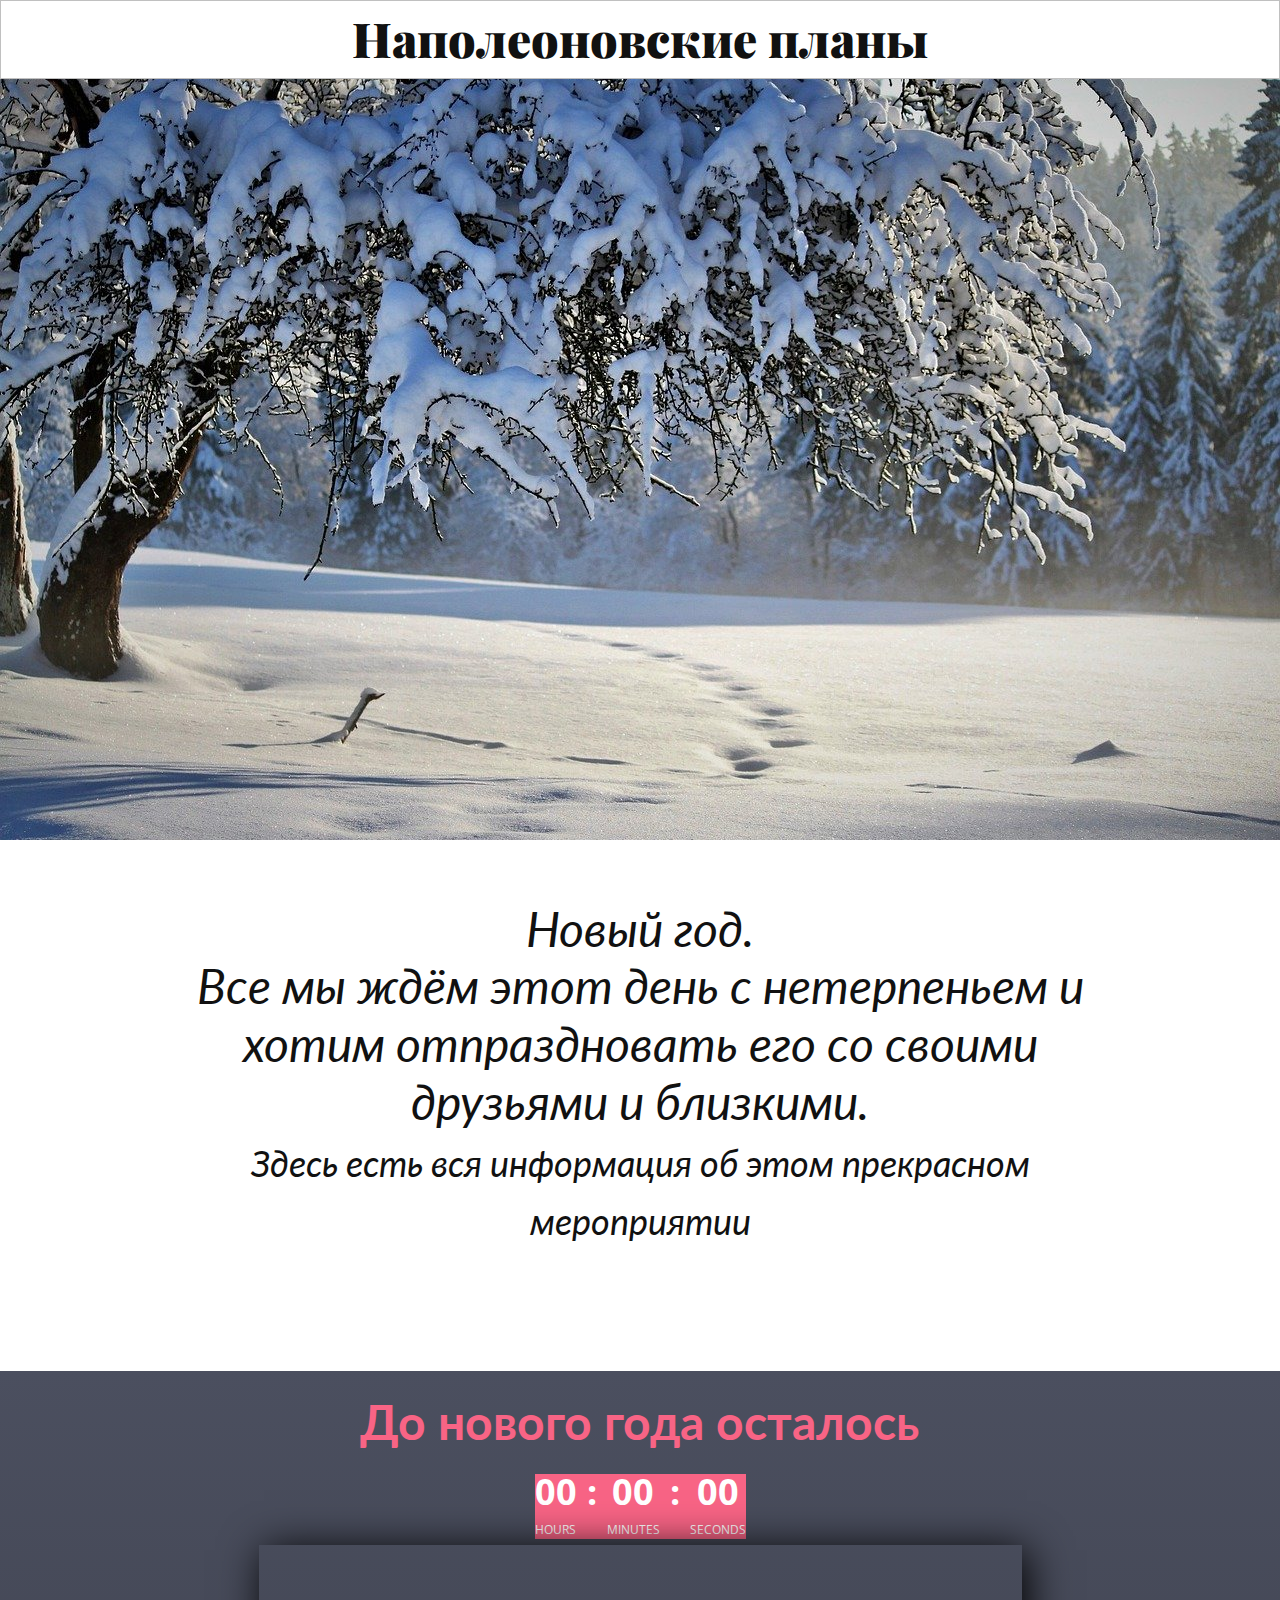
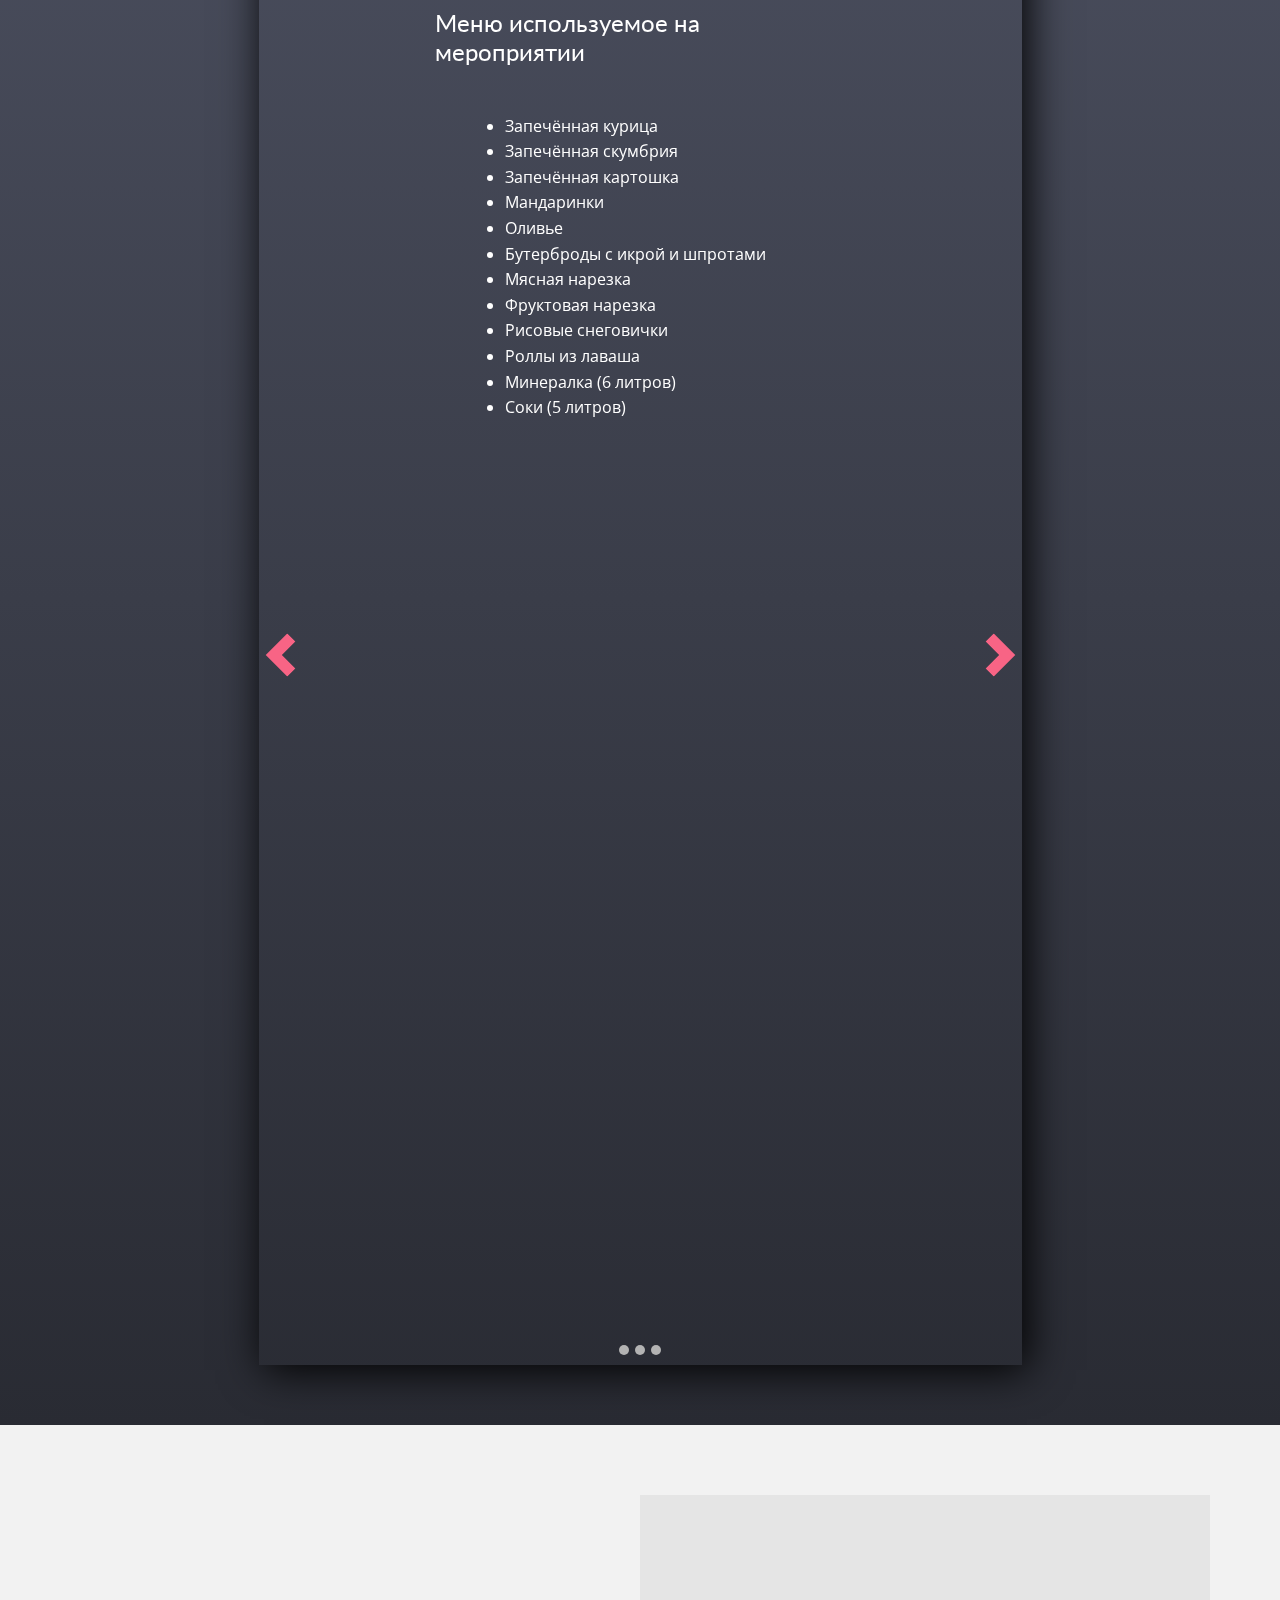
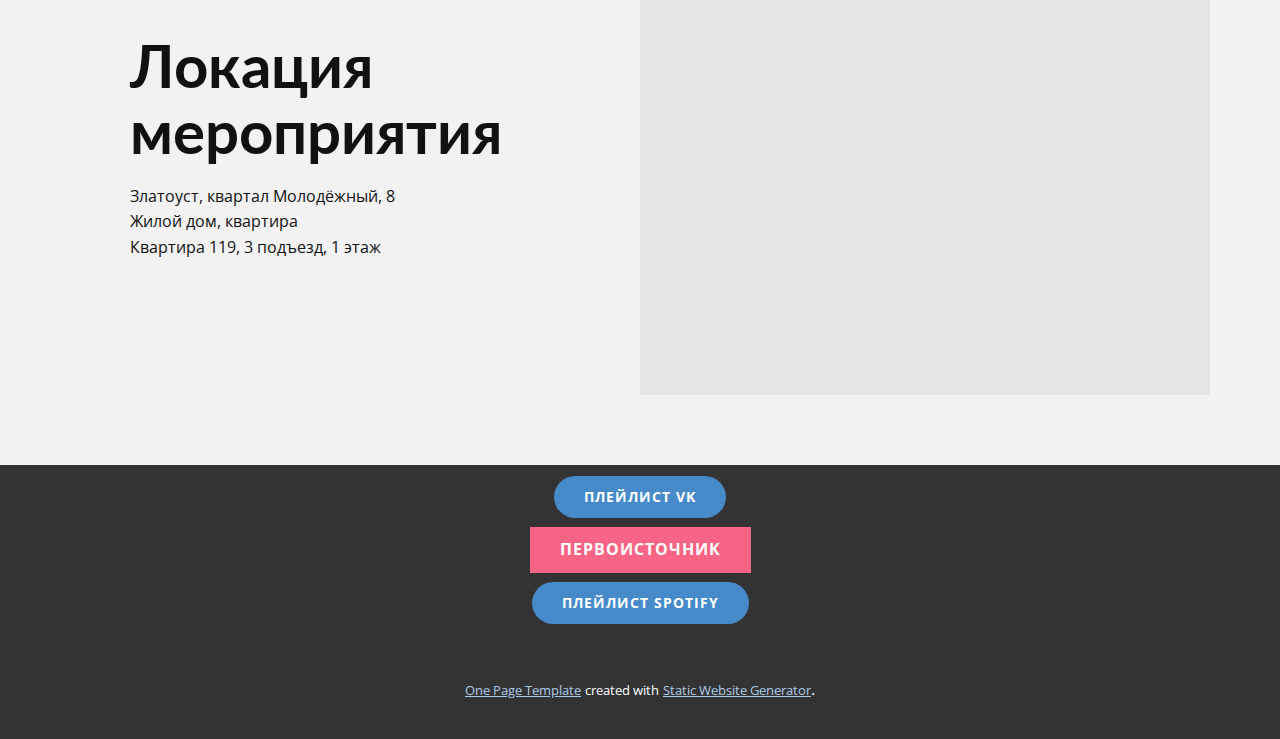
==== commit 83efd014: "Add files via upload" ====
--- a/Главная.html
+++ b/Главная.html
@@ -28,7 +28,7 @@
     <meta property="og:title" content="Главная">
     <meta property="og:type" content="website">
   </head>
-  <body class="u-body"><header class="u-align-center-xs u-border-1 u-border-grey-25 u-clearfix u-header u-sticky u-header" id="sec-2a97"><div class="u-clearfix u-sheet u-sheet-1">
+  <body class="u-body"><header class="u-align-center-xs u-border-1 u-border-grey-25 u-clearfix u-header u-header" id="sec-2a97"><div class="u-clearfix u-sheet u-sheet-1">
         <h1 class="u-align-center u-custom-font u-font-playfair-display u-text u-text-1"> Наполеоновские планы</h1>
       </div></header>
     <section class="u-align-center u-clearfix u-image u-section-1" id="carousel_cb7d" data-image-width="1280" data-image-height="853">
@@ -186,14 +186,14 @@
                   <h2 class="u-text u-text-1">Локация мероприятия</h2>
                   <p class="u-text u-text-2">Златоуст, квартал Молодёжный, 8</p>
                   <p class="u-text u-text-3">Жилой дом, квартира</p>
-                  <p class="u-text u-text-4">Здесь будет номер квартиры и этаж</p>
+                  <p class="u-text u-text-4">Квартира 119, 3 подъезд, 1 этаж</p>
                 </div>
               </div>
               <div class="u-container-style u-layout-cell u-right-cell u-size-30 u-layout-cell-2">
                 <div class="u-container-layout u-container-layout-2">
                   <div class="u-expanded u-grey-10 u-map">
                     <div class="embed-responsive">
-                      <iframe class="embed-responsive-item" src="//maps.google.com/maps?output=embed&amp;q=%D0%A7%D0%B5%D0%BB%D1%8F%D0%B1%D0%B8%D0%BD%D1%81%D0%BA%D0%B0%D1%8F%20%D0%BE%D0%B1%D0%BB%D0%B0%D1%81%D1%82%D1%8C%2C%20%D0%97%D0%BB%D0%B0%D1%82%D0%BE%D1%83%D1%81%D1%82%D0%BE%D0%B2%D1%81%D0%BA%D0%B8%D0%B9%20%D0%B3.%D0%BE.%2C%20%D0%97%D0%BB%D0%B0%D1%82%D0%BE%D1%83%D1%81%D1%82%2C%20%D0%BA%D0%B2%D0%B0%D1%80%D1%82%D0%B0%D0%BB%20%D0%9C%D0%BE%D0%BB%D0%BE%D0%B4%D1%91%D0%B6%D0%BD%D1%8B%D0%B9%2C%208&amp;t=m" data-map="[base64]"></iframe>
+                      <iframe class="embed-responsive-item" src="//maps.google.com/maps?output=embed&amp;q=%D0%A7%D0%B5%D0%BB%D1%8F%D0%B1%D0%B8%D0%BD%D1%81%D0%BA%D0%B0%D1%8F%20%D0%BE%D0%B1%D0%BB%D0%B0%D1%81%D1%82%D1%8C%2C%20%D0%97%D0%BB%D0%B0%D1%82%D0%BE%D1%83%D1%81%D1%82%D0%BE%D0%B2%D1%81%D0%BA%D0%B8%D0%B9%20%D0%B3.%D0%BE.%2C%20%D0%97%D0%BB%D0%B0%D1%82%D0%BE%D1%83%D1%81%D1%82%2C%20%D0%BA%D0%B2%D0%B0%D1%80%D1%82%D0%B0%D0%BB%20%D0%9C%D0%BE%D0%BB%D0%BE%D0%B4%D1%91%D0%B6%D0%BD%D1%8B%D0%B9%2C%201&amp;t=m" data-map="[base64]"></iframe>
                     </div>
                   </div>
                 </div>
